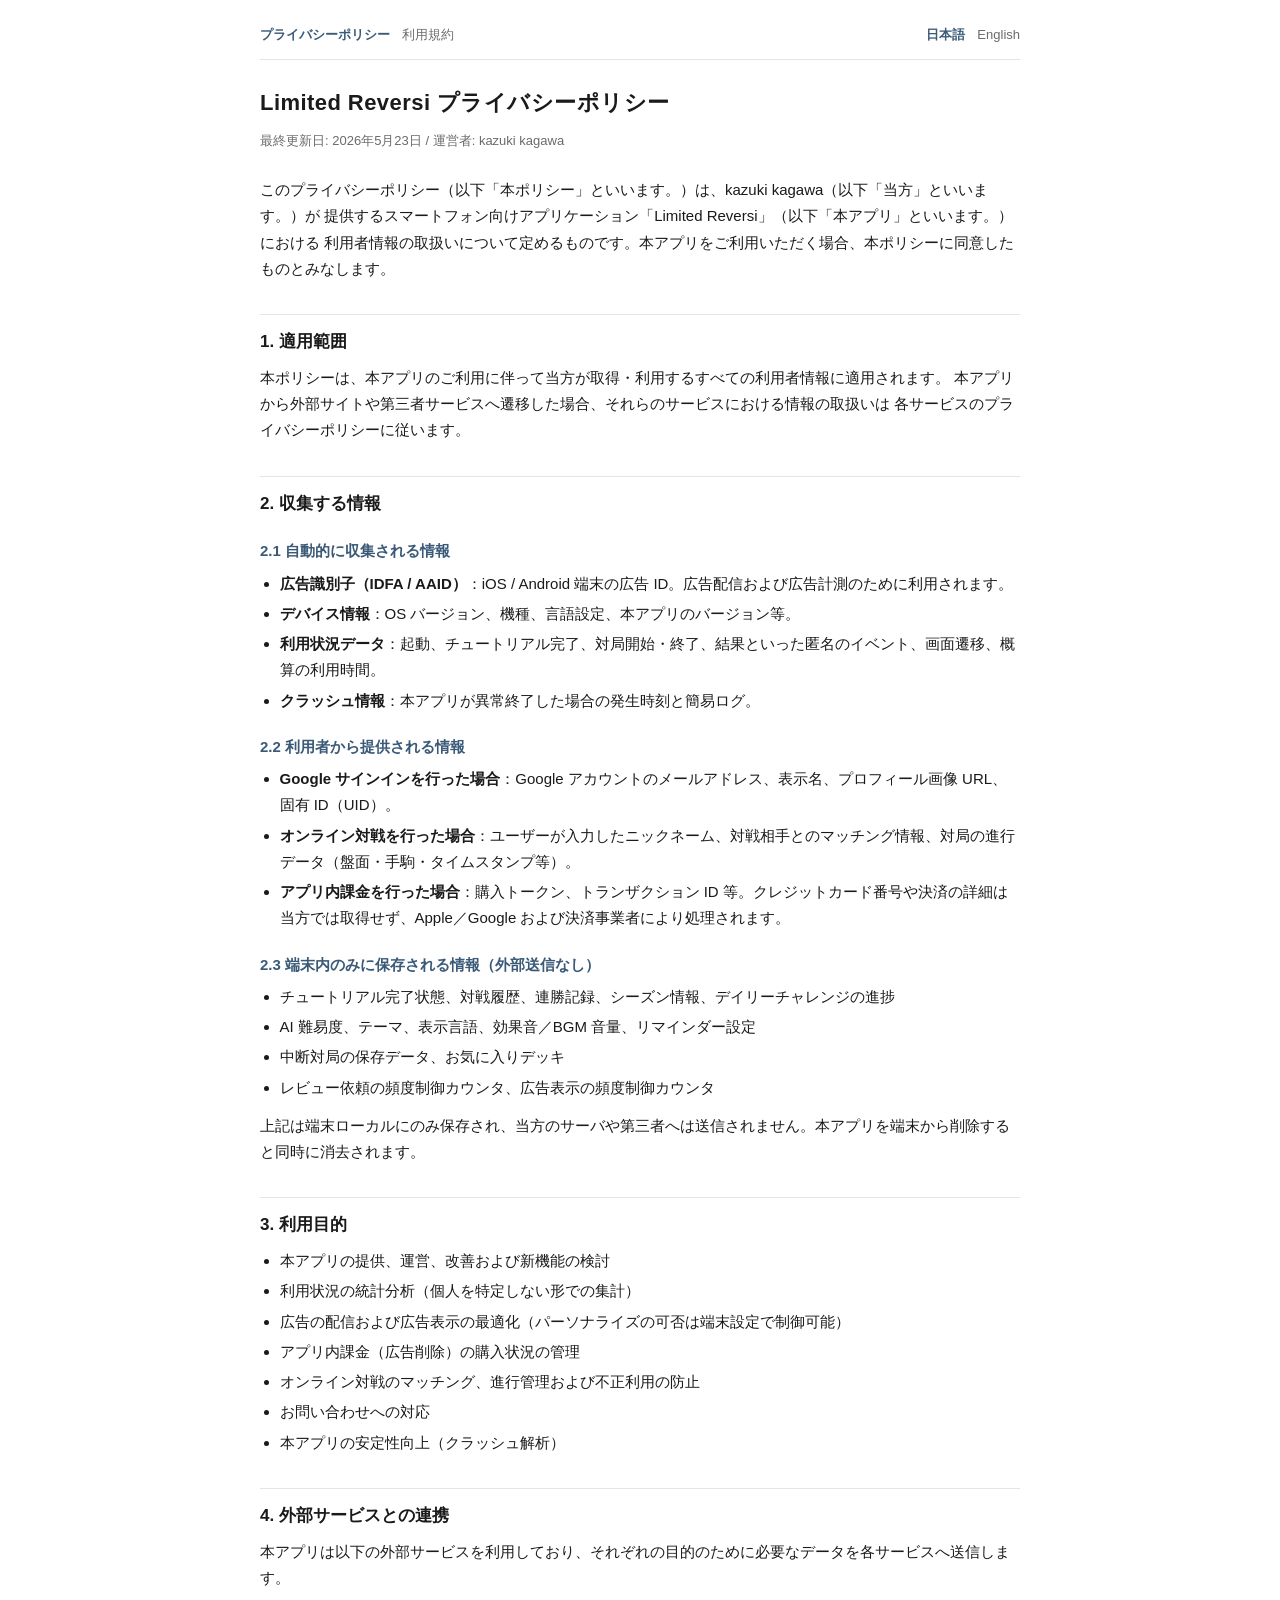
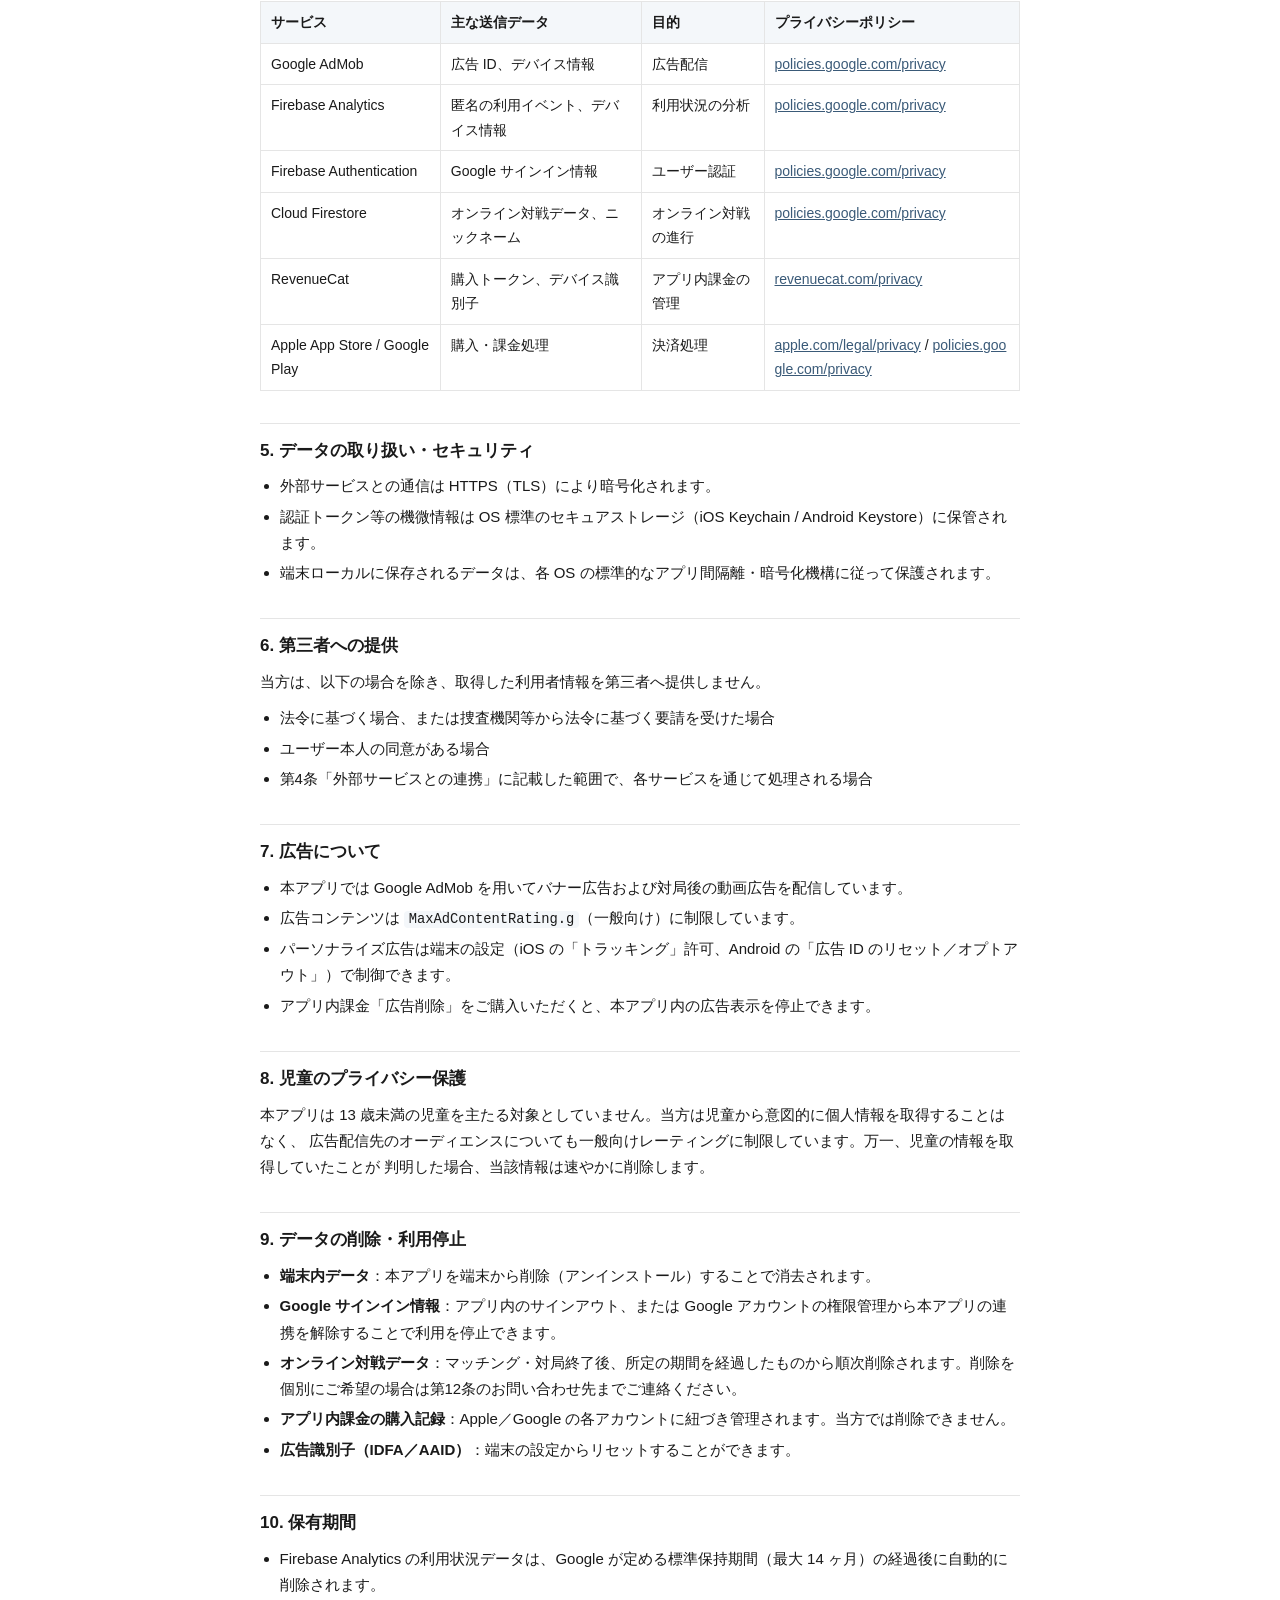
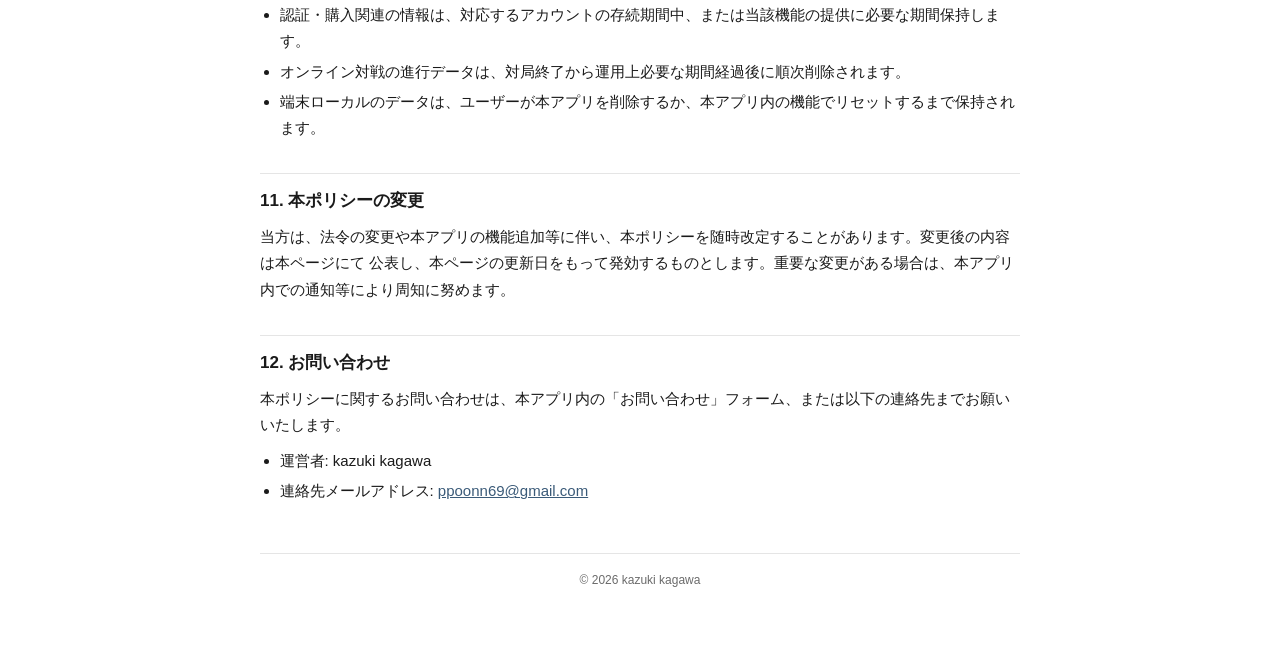
==== index.html @ 3b955d2d "Add full privacy policy (JP+EN) and Terms of Service - Expand JP privacy policy to cover Firebase Au" ====
<!DOCTYPE html>
<html lang="ja">
<head>
<meta charset="UTF-8">
<meta name="viewport" content="width=device-width, initial-scale=1">
<title>Limited Reversi プライバシーポリシー</title>
<link rel="stylesheet" href="style.css">
</head>
<body>

<nav class="top">
  <div class="group">
    <a href="./" class="active">プライバシーポリシー</a>
    <a href="./terms-of-service.html">利用規約</a>
  </div>
  <div class="group">
    <a href="./" class="active">日本語</a>
    <a href="./privacy-policy-en.html">English</a>
  </div>
</nav>

<main>
<h1>Limited Reversi プライバシーポリシー</h1>
<p class="meta">最終更新日: 2026年5月23日 / 運営者: kazuki kagawa</p>

<p>
このプライバシーポリシー（以下「本ポリシー」といいます。）は、kazuki kagawa（以下「当方」といいます。）が
提供するスマートフォン向けアプリケーション「Limited Reversi」（以下「本アプリ」といいます。）における
利用者情報の取扱いについて定めるものです。本アプリをご利用いただく場合、本ポリシーに同意したものとみなします。
</p>

<h2>1. 適用範囲</h2>
<p>
本ポリシーは、本アプリのご利用に伴って当方が取得・利用するすべての利用者情報に適用されます。
本アプリから外部サイトや第三者サービスへ遷移した場合、それらのサービスにおける情報の取扱いは
各サービスのプライバシーポリシーに従います。
</p>

<h2>2. 収集する情報</h2>

<h3>2.1 自動的に収集される情報</h3>
<ul>
  <li><strong>広告識別子（IDFA / AAID）</strong>：iOS / Android 端末の広告 ID。広告配信および広告計測のために利用されます。</li>
  <li><strong>デバイス情報</strong>：OS バージョン、機種、言語設定、本アプリのバージョン等。</li>
  <li><strong>利用状況データ</strong>：起動、チュートリアル完了、対局開始・終了、結果といった匿名のイベント、画面遷移、概算の利用時間。</li>
  <li><strong>クラッシュ情報</strong>：本アプリが異常終了した場合の発生時刻と簡易ログ。</li>
</ul>

<h3>2.2 利用者から提供される情報</h3>
<ul>
  <li><strong>Google サインインを行った場合</strong>：Google アカウントのメールアドレス、表示名、プロフィール画像 URL、固有 ID（UID）。</li>
  <li><strong>オンライン対戦を行った場合</strong>：ユーザーが入力したニックネーム、対戦相手とのマッチング情報、対局の進行データ（盤面・手駒・タイムスタンプ等）。</li>
  <li><strong>アプリ内課金を行った場合</strong>：購入トークン、トランザクション ID 等。クレジットカード番号や決済の詳細は当方では取得せず、Apple／Google および決済事業者により処理されます。</li>
</ul>

<h3>2.3 端末内のみに保存される情報（外部送信なし）</h3>
<ul>
  <li>チュートリアル完了状態、対戦履歴、連勝記録、シーズン情報、デイリーチャレンジの進捗</li>
  <li>AI 難易度、テーマ、表示言語、効果音／BGM 音量、リマインダー設定</li>
  <li>中断対局の保存データ、お気に入りデッキ</li>
  <li>レビュー依頼の頻度制御カウンタ、広告表示の頻度制御カウンタ</li>
</ul>
<p>
上記は端末ローカルにのみ保存され、当方のサーバや第三者へは送信されません。本アプリを端末から削除すると同時に消去されます。
</p>

<h2>3. 利用目的</h2>
<ul>
  <li>本アプリの提供、運営、改善および新機能の検討</li>
  <li>利用状況の統計分析（個人を特定しない形での集計）</li>
  <li>広告の配信および広告表示の最適化（パーソナライズの可否は端末設定で制御可能）</li>
  <li>アプリ内課金（広告削除）の購入状況の管理</li>
  <li>オンライン対戦のマッチング、進行管理および不正利用の防止</li>
  <li>お問い合わせへの対応</li>
  <li>本アプリの安定性向上（クラッシュ解析）</li>
</ul>

<h2>4. 外部サービスとの連携</h2>
<p>本アプリは以下の外部サービスを利用しており、それぞれの目的のために必要なデータを各サービスへ送信します。</p>

<table>
  <thead>
    <tr>
      <th>サービス</th>
      <th>主な送信データ</th>
      <th>目的</th>
      <th>プライバシーポリシー</th>
    </tr>
  </thead>
  <tbody>
    <tr>
      <td>Google AdMob</td>
      <td>広告 ID、デバイス情報</td>
      <td>広告配信</td>
      <td><a href="https://policies.google.com/privacy" target="_blank" rel="noopener">policies.google.com/privacy</a></td>
    </tr>
    <tr>
      <td>Firebase Analytics</td>
      <td>匿名の利用イベント、デバイス情報</td>
      <td>利用状況の分析</td>
      <td><a href="https://policies.google.com/privacy" target="_blank" rel="noopener">policies.google.com/privacy</a></td>
    </tr>
    <tr>
      <td>Firebase Authentication</td>
      <td>Google サインイン情報</td>
      <td>ユーザー認証</td>
      <td><a href="https://policies.google.com/privacy" target="_blank" rel="noopener">policies.google.com/privacy</a></td>
    </tr>
    <tr>
      <td>Cloud Firestore</td>
      <td>オンライン対戦データ、ニックネーム</td>
      <td>オンライン対戦の進行</td>
      <td><a href="https://policies.google.com/privacy" target="_blank" rel="noopener">policies.google.com/privacy</a></td>
    </tr>
    <tr>
      <td>RevenueCat</td>
      <td>購入トークン、デバイス識別子</td>
      <td>アプリ内課金の管理</td>
      <td><a href="https://www.revenuecat.com/privacy/" target="_blank" rel="noopener">revenuecat.com/privacy</a></td>
    </tr>
    <tr>
      <td>Apple App Store / Google Play</td>
      <td>購入・課金処理</td>
      <td>決済処理</td>
      <td>
        <a href="https://www.apple.com/legal/privacy/" target="_blank" rel="noopener">apple.com/legal/privacy</a> /
        <a href="https://policies.google.com/privacy" target="_blank" rel="noopener">policies.google.com/privacy</a>
      </td>
    </tr>
  </tbody>
</table>

<h2>5. データの取り扱い・セキュリティ</h2>
<ul>
  <li>外部サービスとの通信は HTTPS（TLS）により暗号化されます。</li>
  <li>認証トークン等の機微情報は OS 標準のセキュアストレージ（iOS Keychain / Android Keystore）に保管されます。</li>
  <li>端末ローカルに保存されるデータは、各 OS の標準的なアプリ間隔離・暗号化機構に従って保護されます。</li>
</ul>

<h2>6. 第三者への提供</h2>
<p>当方は、以下の場合を除き、取得した利用者情報を第三者へ提供しません。</p>
<ul>
  <li>法令に基づく場合、または捜査機関等から法令に基づく要請を受けた場合</li>
  <li>ユーザー本人の同意がある場合</li>
  <li>第4条「外部サービスとの連携」に記載した範囲で、各サービスを通じて処理される場合</li>
</ul>

<h2>7. 広告について</h2>
<ul>
  <li>本アプリでは Google AdMob を用いてバナー広告および対局後の動画広告を配信しています。</li>
  <li>広告コンテンツは <code>MaxAdContentRating.g</code>（一般向け）に制限しています。</li>
  <li>パーソナライズ広告は端末の設定（iOS の「トラッキング」許可、Android の「広告 ID のリセット／オプトアウト」）で制御できます。</li>
  <li>アプリ内課金「広告削除」をご購入いただくと、本アプリ内の広告表示を停止できます。</li>
</ul>

<h2>8. 児童のプライバシー保護</h2>
<p>
本アプリは 13 歳未満の児童を主たる対象としていません。当方は児童から意図的に個人情報を取得することはなく、
広告配信先のオーディエンスについても一般向けレーティングに制限しています。万一、児童の情報を取得していたことが
判明した場合、当該情報は速やかに削除します。
</p>

<h2>9. データの削除・利用停止</h2>
<ul>
  <li><strong>端末内データ</strong>：本アプリを端末から削除（アンインストール）することで消去されます。</li>
  <li><strong>Google サインイン情報</strong>：アプリ内のサインアウト、または Google アカウントの権限管理から本アプリの連携を解除することで利用を停止できます。</li>
  <li><strong>オンライン対戦データ</strong>：マッチング・対局終了後、所定の期間を経過したものから順次削除されます。削除を個別にご希望の場合は第12条のお問い合わせ先までご連絡ください。</li>
  <li><strong>アプリ内課金の購入記録</strong>：Apple／Google の各アカウントに紐づき管理されます。当方では削除できません。</li>
  <li><strong>広告識別子（IDFA／AAID）</strong>：端末の設定からリセットすることができます。</li>
</ul>

<h2>10. 保有期間</h2>
<ul>
  <li>Firebase Analytics の利用状況データは、Google が定める標準保持期間（最大 14 ヶ月）の経過後に自動的に削除されます。</li>
  <li>認証・購入関連の情報は、対応するアカウントの存続期間中、または当該機能の提供に必要な期間保持します。</li>
  <li>オンライン対戦の進行データは、対局終了から運用上必要な期間経過後に順次削除されます。</li>
  <li>端末ローカルのデータは、ユーザーが本アプリを削除するか、本アプリ内の機能でリセットするまで保持されます。</li>
</ul>

<h2>11. 本ポリシーの変更</h2>
<p>
当方は、法令の変更や本アプリの機能追加等に伴い、本ポリシーを随時改定することがあります。変更後の内容は本ページにて
公表し、本ページの更新日をもって発効するものとします。重要な変更がある場合は、本アプリ内での通知等により周知に努めます。
</p>

<h2>12. お問い合わせ</h2>
<p>
本ポリシーに関するお問い合わせは、本アプリ内の「お問い合わせ」フォーム、または以下の連絡先までお願いいたします。
</p>
<ul>
  <li>運営者: kazuki kagawa</li>
  <li>連絡先メールアドレス: <a href="mailto:ppoonn69@gmail.com">ppoonn69@gmail.com</a></li>
</ul>

</main>

<footer>© 2026 kazuki kagawa</footer>

</body>
</html>
---- style.css ----
:root {
  --bg: #ffffff;
  --fg: #1a1a1a;
  --muted: #6b6b6b;
  --border: #e5e5e5;
  --accent: #3a5a78;
  --accent-bg: #f4f7fa;
  --max-width: 760px;
}

* { box-sizing: border-box; }

html { -webkit-text-size-adjust: 100%; }

body {
  margin: 0;
  padding: 24px 16px 64px;
  font-family: -apple-system, BlinkMacSystemFont, "Segoe UI",
    "Hiragino Sans", "Hiragino Kaku Gothic ProN", Meiryo, sans-serif;
  font-size: 15px;
  line-height: 1.75;
  color: var(--fg);
  background: var(--bg);
}

main {
  max-width: var(--max-width);
  margin: 0 auto;
}

nav.top {
  max-width: var(--max-width);
  margin: 0 auto 24px;
  display: flex;
  justify-content: space-between;
  flex-wrap: wrap;
  gap: 8px;
  padding-bottom: 12px;
  border-bottom: 1px solid var(--border);
}

nav.top .group { display: flex; gap: 12px; }

nav.top a {
  font-size: 13px;
  color: var(--muted);
  text-decoration: none;
}

nav.top a.active {
  color: var(--accent);
  font-weight: 600;
}

nav.top a:hover { color: var(--accent); }

h1 {
  font-size: 22px;
  margin: 0 0 8px;
  letter-spacing: 0.02em;
}

.meta {
  color: var(--muted);
  font-size: 13px;
  margin: 0 0 24px;
}

h2 {
  font-size: 17px;
  margin: 32px 0 8px;
  padding-top: 12px;
  border-top: 1px solid var(--border);
}

h3 {
  font-size: 15px;
  margin: 20px 0 6px;
  color: var(--accent);
}

p { margin: 0 0 10px; }

ul, ol { padding-left: 1.3em; margin: 6px 0 12px; }
li { margin: 4px 0; }

a {
  color: var(--accent);
  word-break: break-all;
}

table {
  width: 100%;
  border-collapse: collapse;
  margin: 8px 0 16px;
  font-size: 14px;
}

th, td {
  border: 1px solid var(--border);
  padding: 8px 10px;
  text-align: left;
  vertical-align: top;
}

th {
  background: var(--accent-bg);
  font-weight: 600;
}

code {
  font-family: ui-monospace, SFMono-Regular, Menlo, Consolas, monospace;
  font-size: 0.92em;
  background: var(--accent-bg);
  padding: 1px 5px;
  border-radius: 4px;
}

footer {
  max-width: var(--max-width);
  margin: 48px auto 0;
  padding-top: 16px;
  border-top: 1px solid var(--border);
  color: var(--muted);
  font-size: 12px;
  text-align: center;
}

@media (prefers-color-scheme: dark) {
  :root {
    --bg: #0f1115;
    --fg: #e6e6e6;
    --muted: #9aa0a6;
    --border: #2a2d33;
    --accent: #87a9c7;
    --accent-bg: #1a1e25;
  }
}

@media (max-width: 480px) {
  body { font-size: 14px; padding: 16px 14px 48px; }
  h1 { font-size: 20px; }
  h2 { font-size: 16px; }
  table { font-size: 13px; }
}
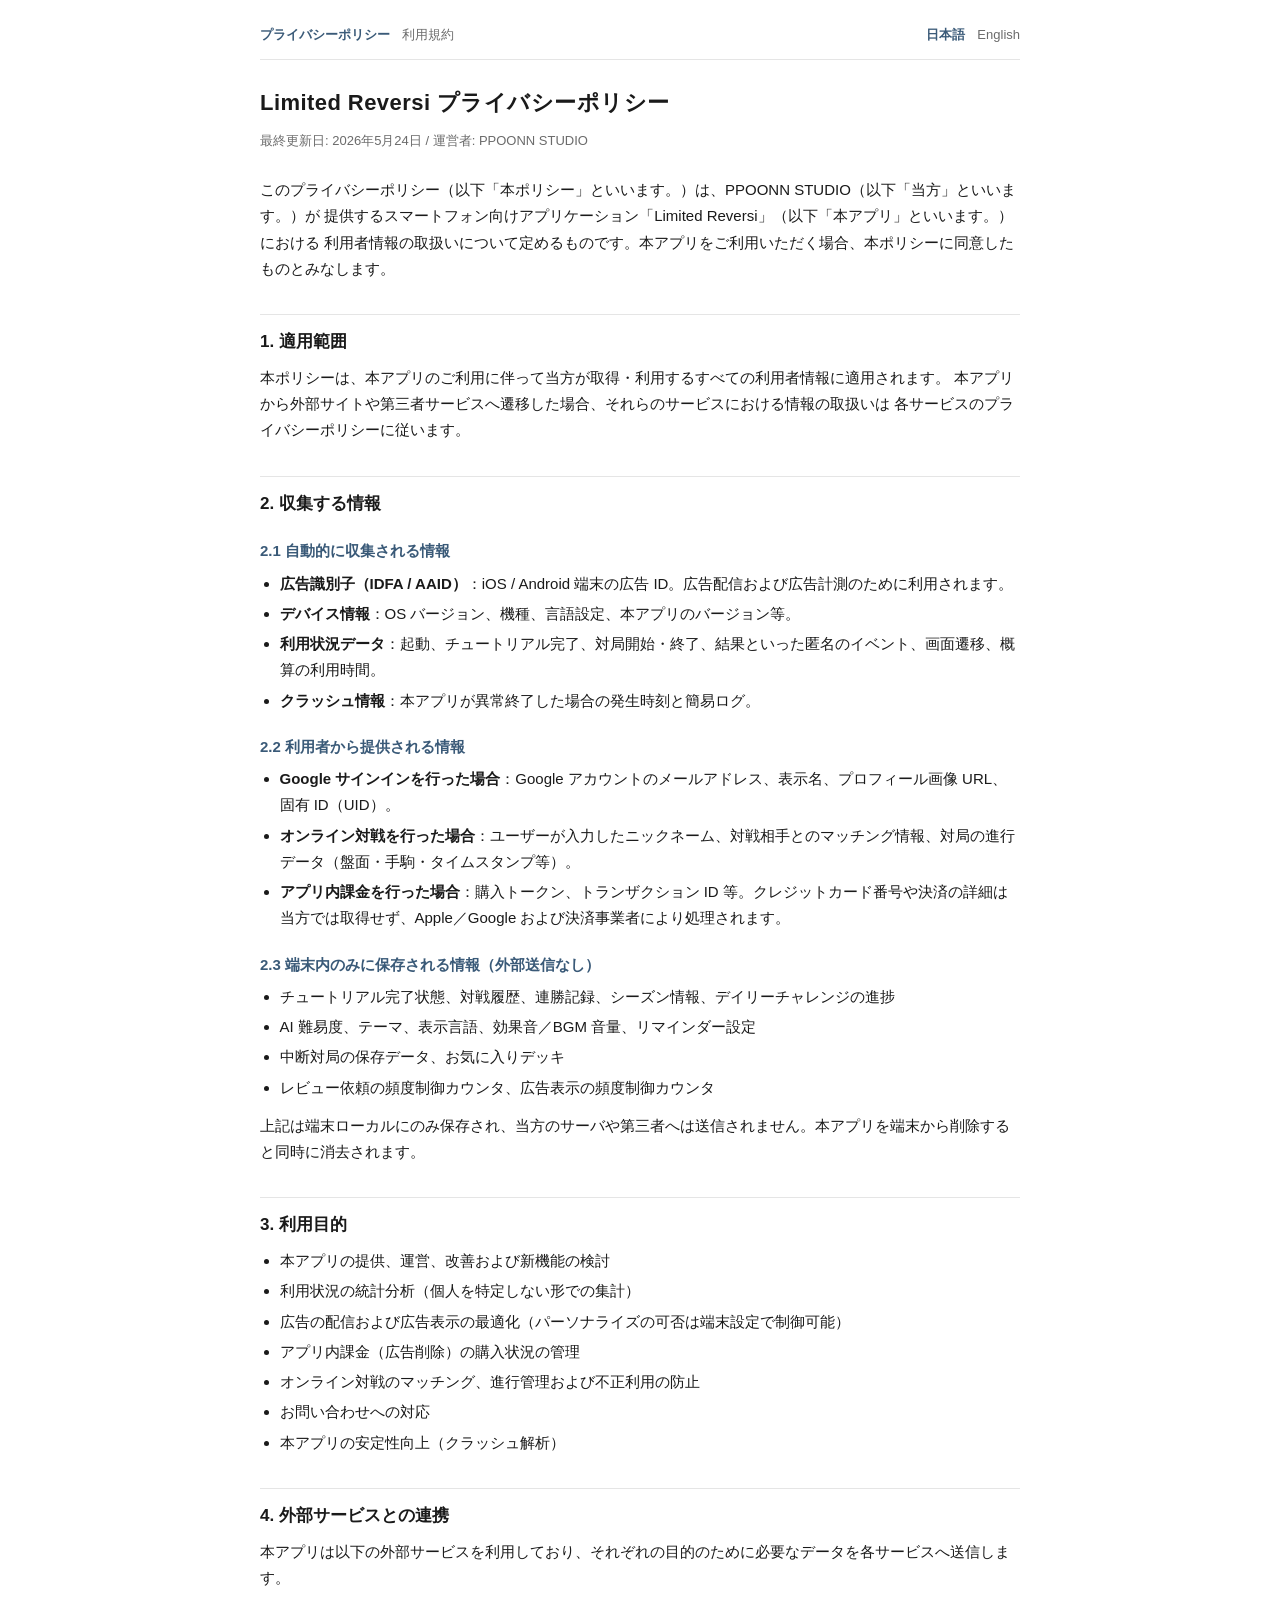
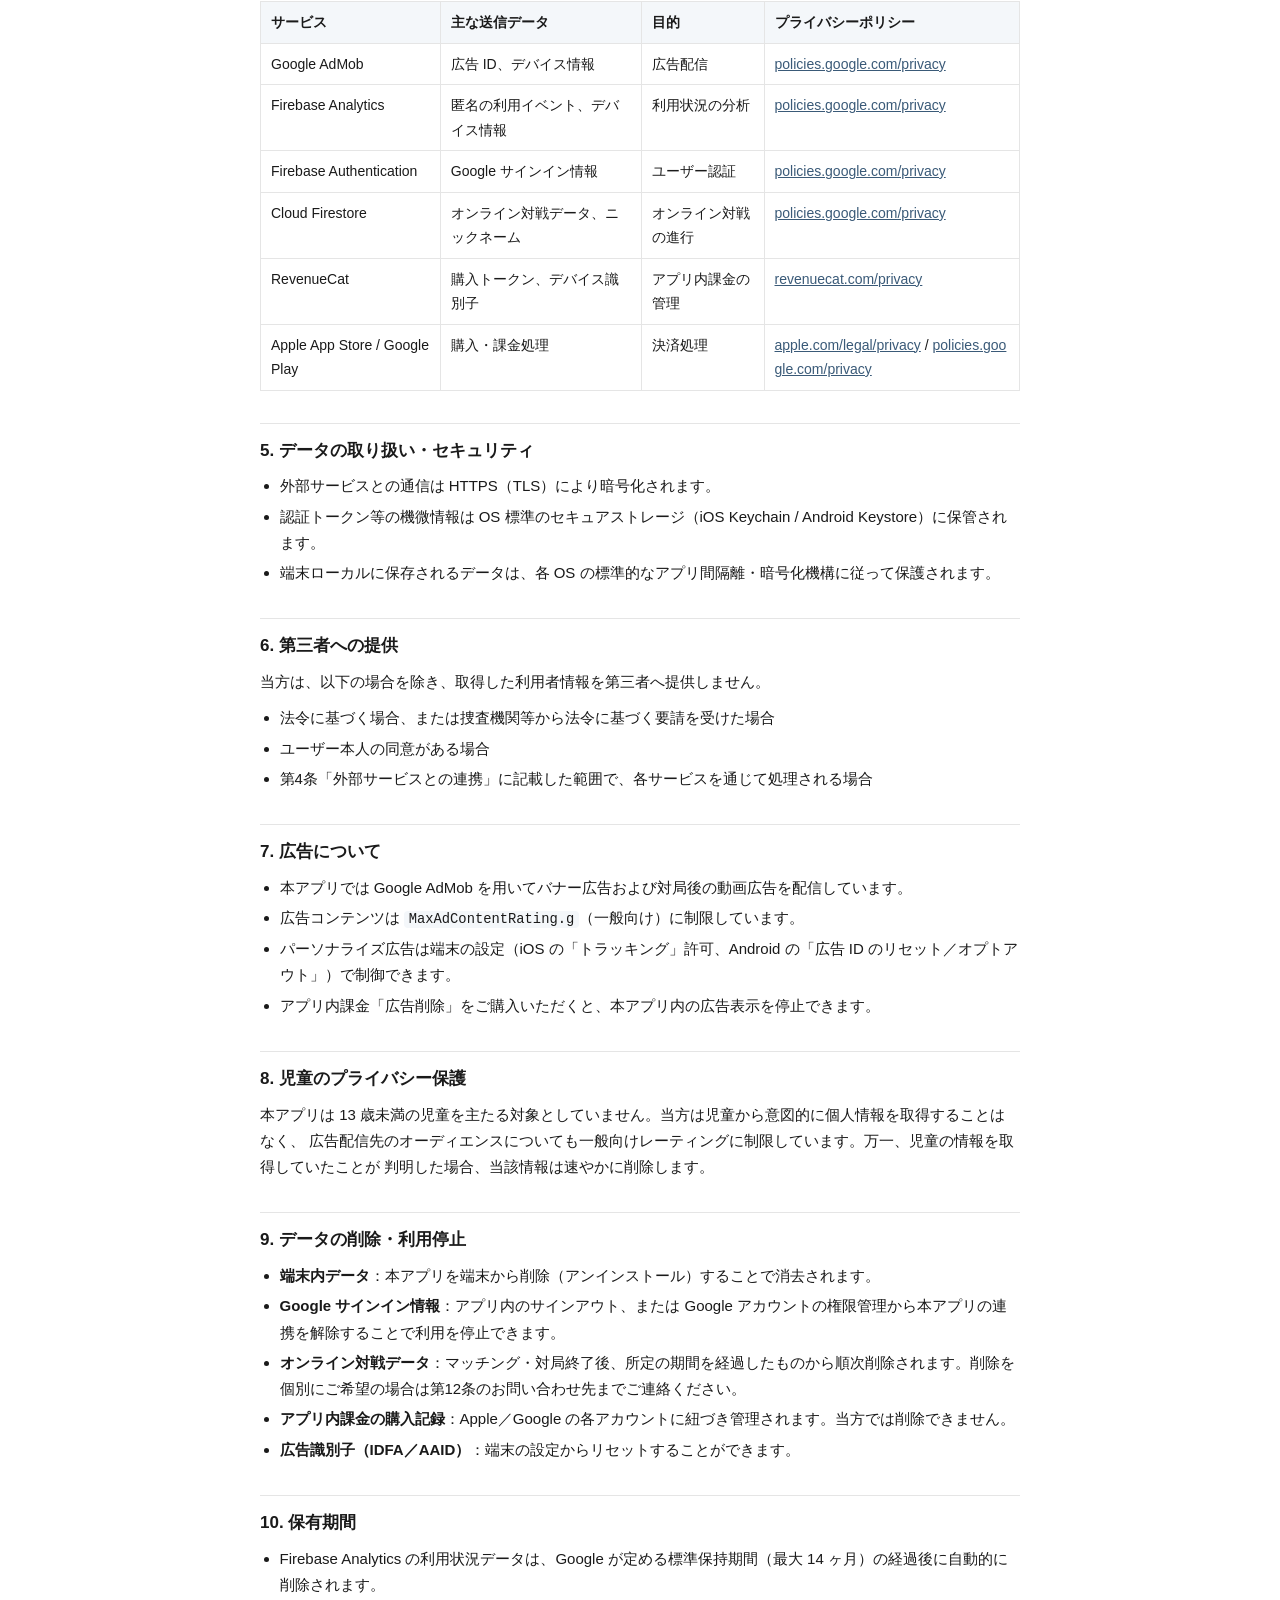
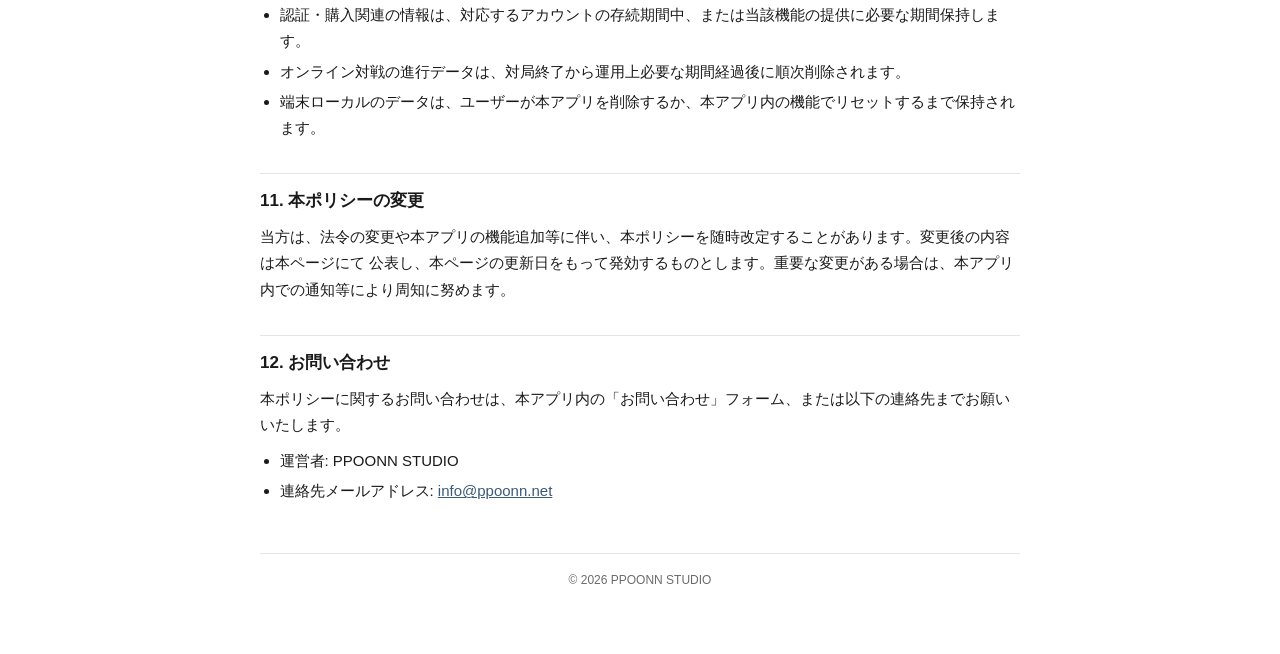
==== commit 83b7c2d2: "Update operator info to PPOONN STUDIO / info@ppoonn.net - Replace 'kazuki kagawa' with 'PPOONN STUDI" ====
--- a/index.html
+++ b/index.html
@@ -21,10 +21,10 @@
 
 <main>
 <h1>Limited Reversi プライバシーポリシー</h1>
-<p class="meta">最終更新日: 2026年5月23日 / 運営者: kazuki kagawa</p>
-
-<p>
-このプライバシーポリシー（以下「本ポリシー」といいます。）は、kazuki kagawa（以下「当方」といいます。）が
+<p class="meta">最終更新日: 2026年5月24日 / 運営者: PPOONN STUDIO</p>
+
+<p>
+このプライバシーポリシー（以下「本ポリシー」といいます。）は、PPOONN STUDIO（以下「当方」といいます。）が
 提供するスマートフォン向けアプリケーション「Limited Reversi」（以下「本アプリ」といいます。）における
 利用者情報の取扱いについて定めるものです。本アプリをご利用いただく場合、本ポリシーに同意したものとみなします。
 </p>
@@ -188,13 +188,13 @@
 本ポリシーに関するお問い合わせは、本アプリ内の「お問い合わせ」フォーム、または以下の連絡先までお願いいたします。
 </p>
 <ul>
-  <li>運営者: kazuki kagawa</li>
-  <li>連絡先メールアドレス: <a href="mailto:ppoonn69@gmail.com">ppoonn69@gmail.com</a></li>
+  <li>運営者: PPOONN STUDIO</li>
+  <li>連絡先メールアドレス: <a href="mailto:info@ppoonn.net">info@ppoonn.net</a></li>
 </ul>
 
 </main>
 
-<footer>© 2026 kazuki kagawa</footer>
+<footer>© 2026 PPOONN STUDIO</footer>
 
 </body>
 </html>
